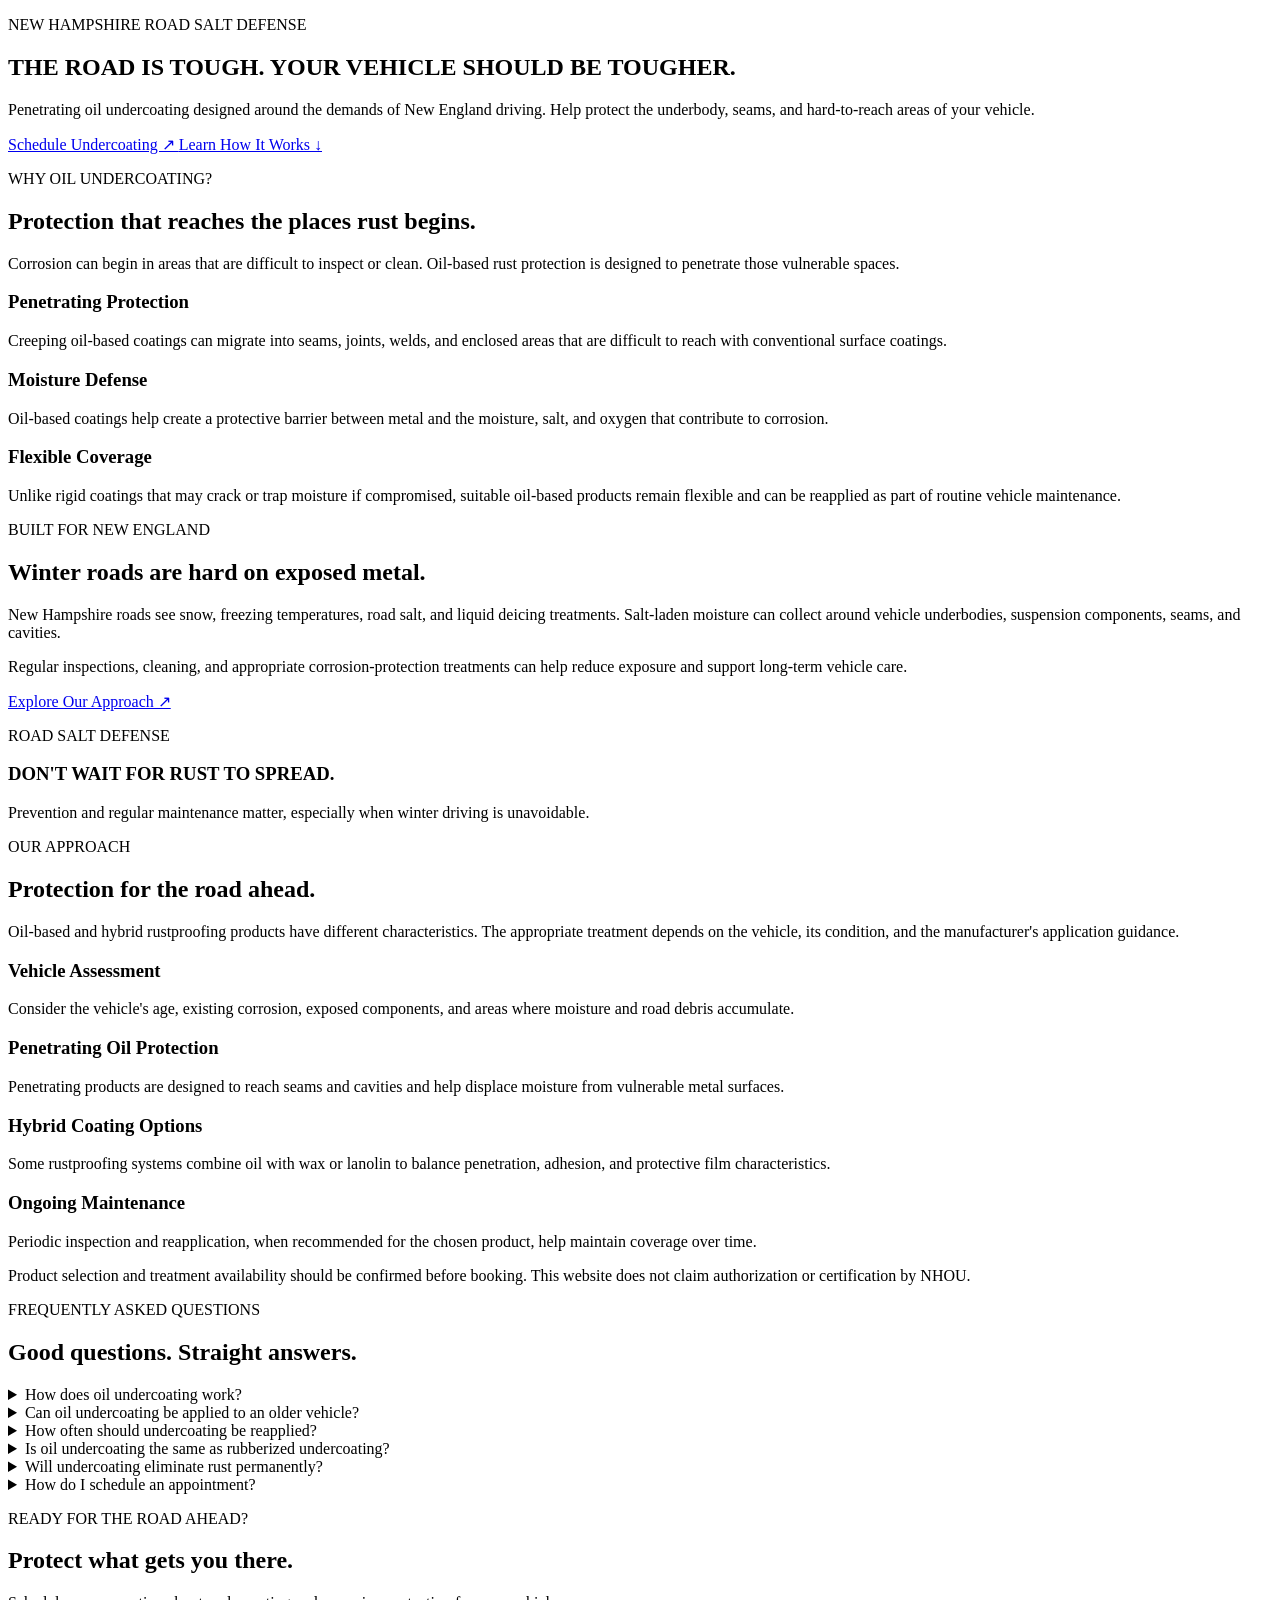
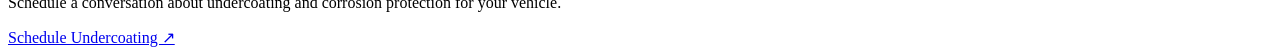
==== index.html @ 73fa7945 "Create index.html" ====
<!DOCTYPE html>
<html lang="en">
<head>
  <meta charset="UTF-8">
  <meta name="viewport" content="width=device-width, initial-scale=1.0">
  <meta name="theme-color" content="#151719">
  <meta name="description" content="BLACKTOP Undercoating offers information about penetrating oil rust protection and road salt defense for New Hampshire vehicles. Schedule a consultation online.">

  <title>BLACKTOP Undercoating | New Hampshire Rust Protection</title>

  <link rel="stylesheet" href="css/style.css">
  <script src="js/main.js" defer></script>
</head>

<body>
  <div id="site-header"></div>

  <main id="home">

    <!-- HERO -->
    <section class="hero" aria-labelledby="hero-title">
      <div class="road-lines" aria-hidden="true"></div>

      <div class="container hero-content">
        <p class="eyebrow">NEW HAMPSHIRE ROAD SALT DEFENSE</p>

        <h1 id="hero-title">
          THE ROAD IS TOUGH.
          <span>YOUR VEHICLE SHOULD BE TOUGHER.</span>
        </h1>

        <p class="hero-description">
          Penetrating oil undercoating designed around the
          demands of New England driving. Help protect the
          underbody, seams, and hard-to-reach areas of your vehicle.
        </p>

        <div class="hero-actions">
          <a
            class="button button-yellow"
            href="https://calendar.app.google/Tuo6mK3f19tUUhBQ7"
            target="_blank"
            rel="noopener noreferrer"
          >
            Schedule Undercoating ↗
          </a>

          <a class="button button-outline" href="#why-oil">
            Learn How It Works ↓
          </a>
        </div>
      </div>
    </section>

    <!-- BENEFITS -->
    <section id="why-oil" class="section">
      <div class="container">
        <p class="eyebrow">WHY OIL UNDERCOATING?</p>
        <h2>Protection that reaches the places rust begins.</h2>

        <p class="section-intro">
          Corrosion can begin in areas that are difficult to
          inspect or clean. Oil-based rust protection is designed
          to penetrate those vulnerable spaces.
        </p>

        <div class="card-grid">

          <article class="feature-card">
            <div class="feature-mark" aria-hidden="true"></div>
            <h3>Penetrating Protection</h3>
            <p>
              Creeping oil-based coatings can migrate into seams,
              joints, welds, and enclosed areas that are difficult
              to reach with conventional surface coatings.
            </p>
          </article>

          <article class="feature-card">
            <div class="feature-mark" aria-hidden="true"></div>
            <h3>Moisture Defense</h3>
            <p>
              Oil-based coatings help create a protective barrier
              between metal and the moisture, salt, and oxygen
              that contribute to corrosion.
            </p>
          </article>

          <article class="feature-card">
            <div class="feature-mark" aria-hidden="true"></div>
            <h3>Flexible Coverage</h3>
            <p>
              Unlike rigid coatings that may crack or trap
              moisture if compromised, suitable oil-based
              products remain flexible and can be reapplied
              as part of routine vehicle maintenance.
            </p>
          </article>

        </div>
      </div>
    </section>

    <!-- SALT DEFENSE -->
    <section id="salt-defense" class="section section-alt">
      <div class="container split-layout">

        <div>
          <p class="eyebrow">BUILT FOR NEW ENGLAND</p>
          <h2>Winter roads are hard on exposed metal.</h2>

          <p>
            New Hampshire roads see snow, freezing temperatures,
            road salt, and liquid deicing treatments. Salt-laden
            moisture can collect around vehicle underbodies,
            suspension components, seams, and cavities.
          </p>

          <p>
            Regular inspections, cleaning, and appropriate
            corrosion-protection treatments can help reduce
            exposure and support long-term vehicle care.
          </p>

          <a class="text-link" href="#approach">
            Explore Our Approach ↗
          </a>
        </div>

        <div class="asphalt-panel">
          <div class="panel-road-line" aria-hidden="true"></div>

          <p class="panel-kicker">ROAD SALT DEFENSE</p>
          <h3>DON'T WAIT FOR RUST TO SPREAD.</h3>
          <p>
            Prevention and regular maintenance matter,
            especially when winter driving is unavoidable.
          </p>
        </div>

      </div>
    </section>

    <!-- APPROACH -->
    <section id="approach" class="section">
      <div class="container">
        <p class="eyebrow">OUR APPROACH</p>
        <h2>Protection for the road ahead.</h2>

        <p class="section-intro">
          Oil-based and hybrid rustproofing products have
          different characteristics. The appropriate treatment
          depends on the vehicle, its condition, and the
          manufacturer's application guidance.
        </p>

        <div class="approach-grid">

          <article class="approach-card">
            <h3>Vehicle Assessment</h3>
            <p>
              Consider the vehicle's age, existing corrosion,
              exposed components, and areas where moisture
              and road debris accumulate.
            </p>
          </article>

          <article class="approach-card">
            <h3>Penetrating Oil Protection</h3>
            <p>
              Penetrating products are designed to reach
              seams and cavities and help displace moisture
              from vulnerable metal surfaces.
            </p>
          </article>

          <article class="approach-card">
            <h3>Hybrid Coating Options</h3>
            <p>
              Some rustproofing systems combine oil with wax
              or lanolin to balance penetration, adhesion,
              and protective film characteristics.
            </p>
          </article>

          <article class="approach-card">
            <h3>Ongoing Maintenance</h3>
            <p>
              Periodic inspection and reapplication, when
              recommended for the chosen product, help
              maintain coverage over time.
            </p>
          </article>

        </div>

        <p class="disclaimer">
          Product selection and treatment availability should be
          confirmed before booking. This website does not claim
          authorization or certification by NHOU.
        </p>
      </div>
    </section>

    <!-- FAQ -->
    <section id="faq" class="section section-alt">
      <div class="container faq-container">
        <p class="eyebrow">FREQUENTLY ASKED QUESTIONS</p>
        <h2>Good questions. Straight answers.</h2>

        <div class="faq-list">

          <details>
            <summary>How does oil undercoating work?</summary>
            <p>
              Oil-based undercoating creates a protective film
              on suitable metal surfaces. Penetrating formulas
              can creep into seams and cavities, helping
              limit contact with moisture and road salt.
            </p>
          </details>

          <details>
            <summary>Can oil undercoating be applied to an older vehicle?</summary>
            <p>
              Some penetrating oil products are intended for
              vehicles with existing surface corrosion.
              Significant rust, structural deterioration,
              and loose material should be assessed before
              treatment. Undercoating does not repair damaged metal.
            </p>
          </details>

          <details>
            <summary>How often should undercoating be reapplied?</summary>
            <p>
              The appropriate interval depends on the product,
              driving conditions, and vehicle condition.
              Some oil-based systems recommend annual maintenance.
              Always follow the specific product guidance.
            </p>
          </details>

          <details>
            <summary>Is oil undercoating the same as rubberized undercoating?</summary>
            <p>
              No. Oil-based coatings are generally designed
              to remain flexible and penetrate vulnerable areas.
              Rubberized coatings form a different type of film
              and can require different preparation and maintenance.
            </p>
          </details>

          <details>
            <summary>Will undercoating eliminate rust permanently?</summary>
            <p>
              No corrosion-protection treatment can guarantee
              that rust will never develop. Good coverage,
              correct application, cleaning, and maintenance
              can help reduce corrosion risk.
            </p>
          </details>

          <details>
            <summary>How do I schedule an appointment?</summary>
            <p>
              Use the Schedule Undercoating button to open
              the Google Calendar appointment page and choose
              an available time.
            </p>
          </details>

        </div>
      </div>
    </section>

    <!-- BOOKING -->
    <section id="booking" class="booking-cta">
      <div class="container">
        <p class="eyebrow">READY FOR THE ROAD AHEAD?</p>
        <h2>Protect what gets you there.</h2>

        <p>
          Schedule a conversation about undercoating and
          corrosion protection for your vehicle.
        </p>

        <a
          class="button button-yellow"
          href="https://calendar.app.google/Tuo6mK3f19tUUhBQ7"
          target="_blank"
          rel="noopener noreferrer"
        >
          Schedule Undercoating ↗
        </a>
      </div>
    </section>

  </main>

  <div id="site-footer"></div>
</body>
</html>
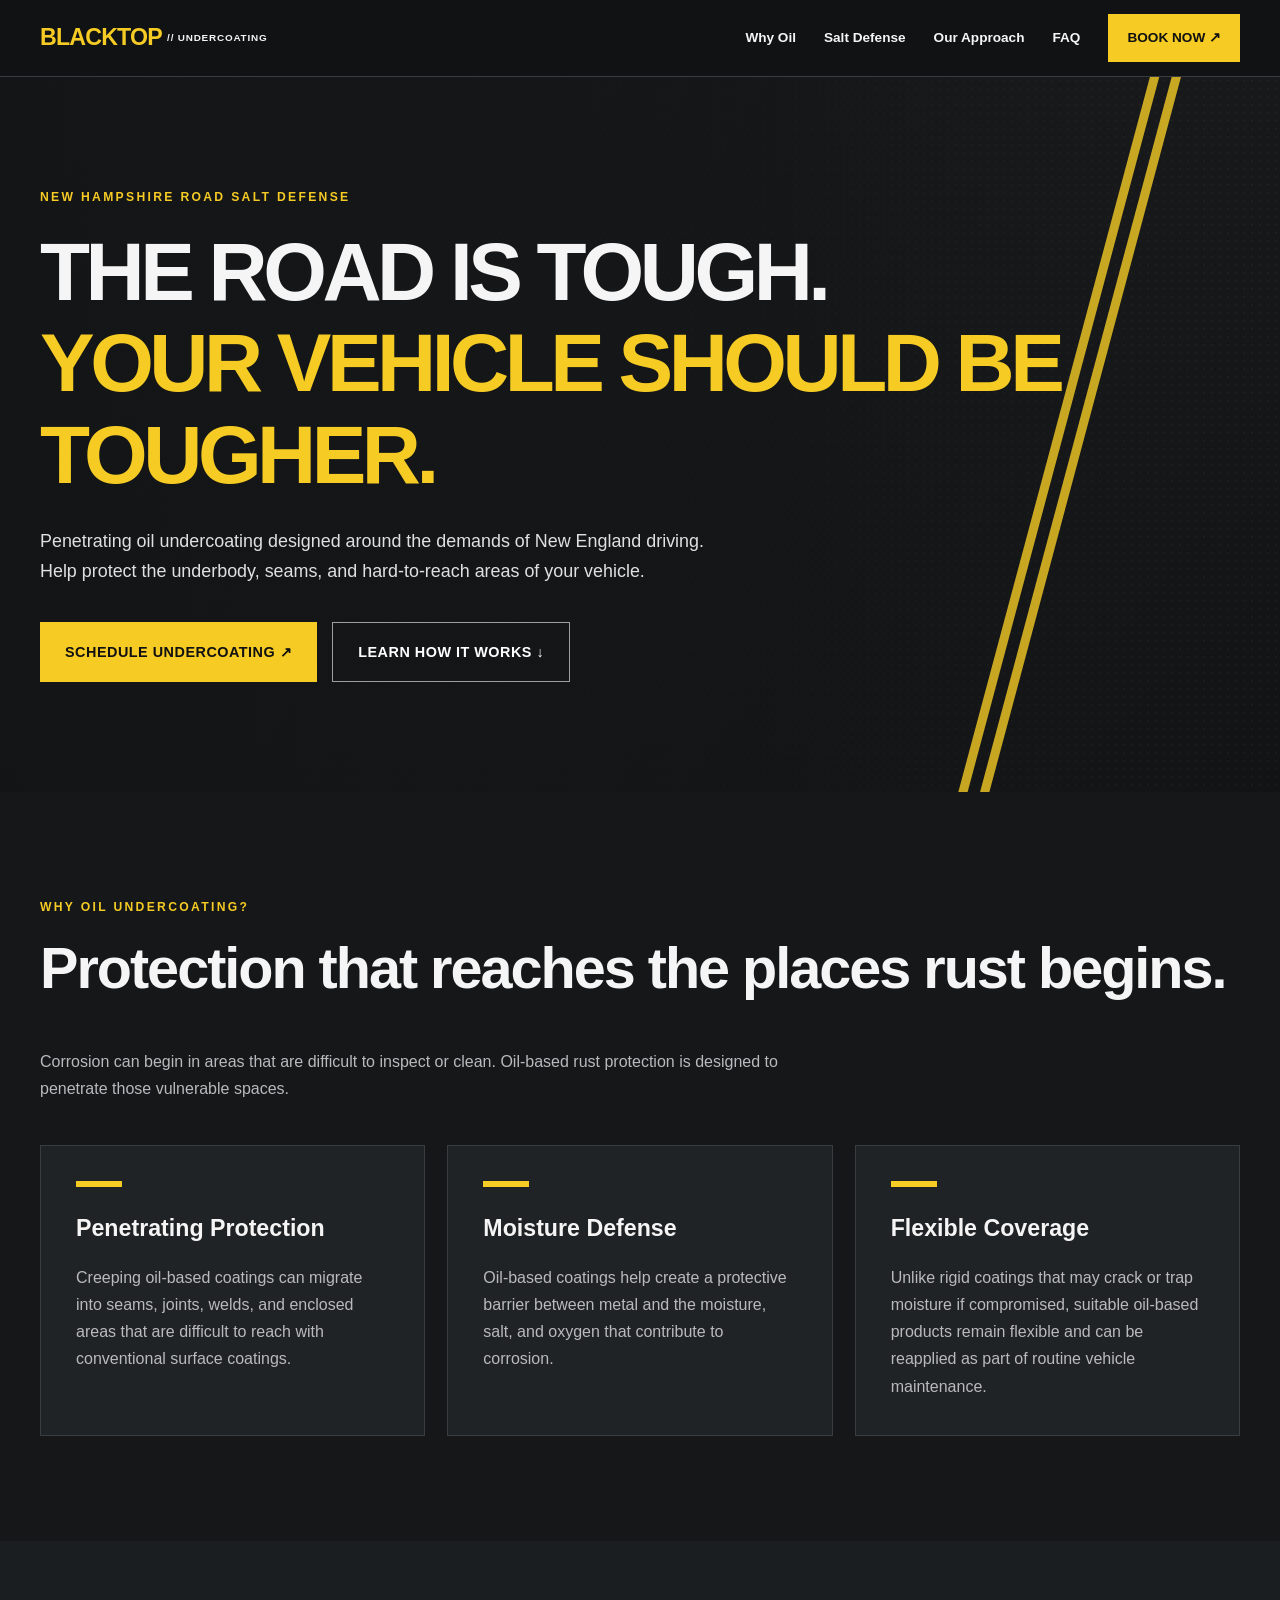
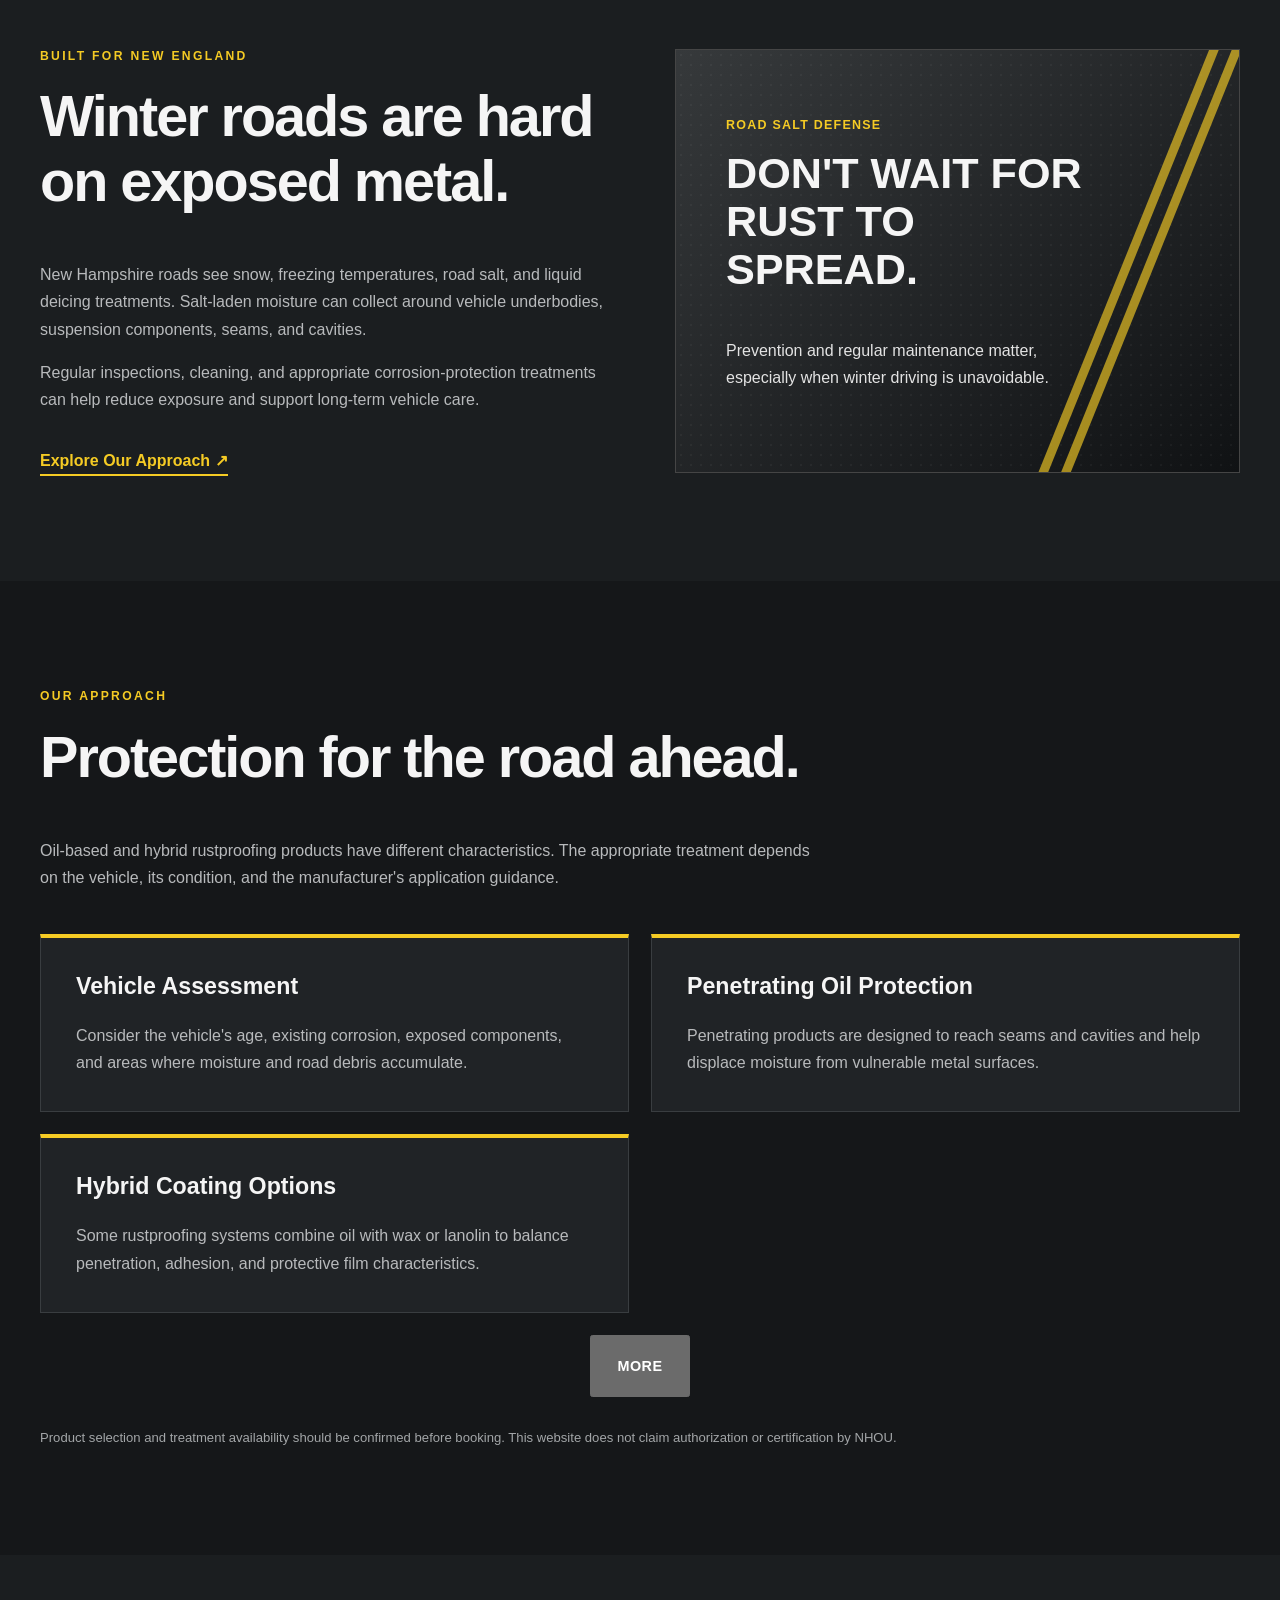
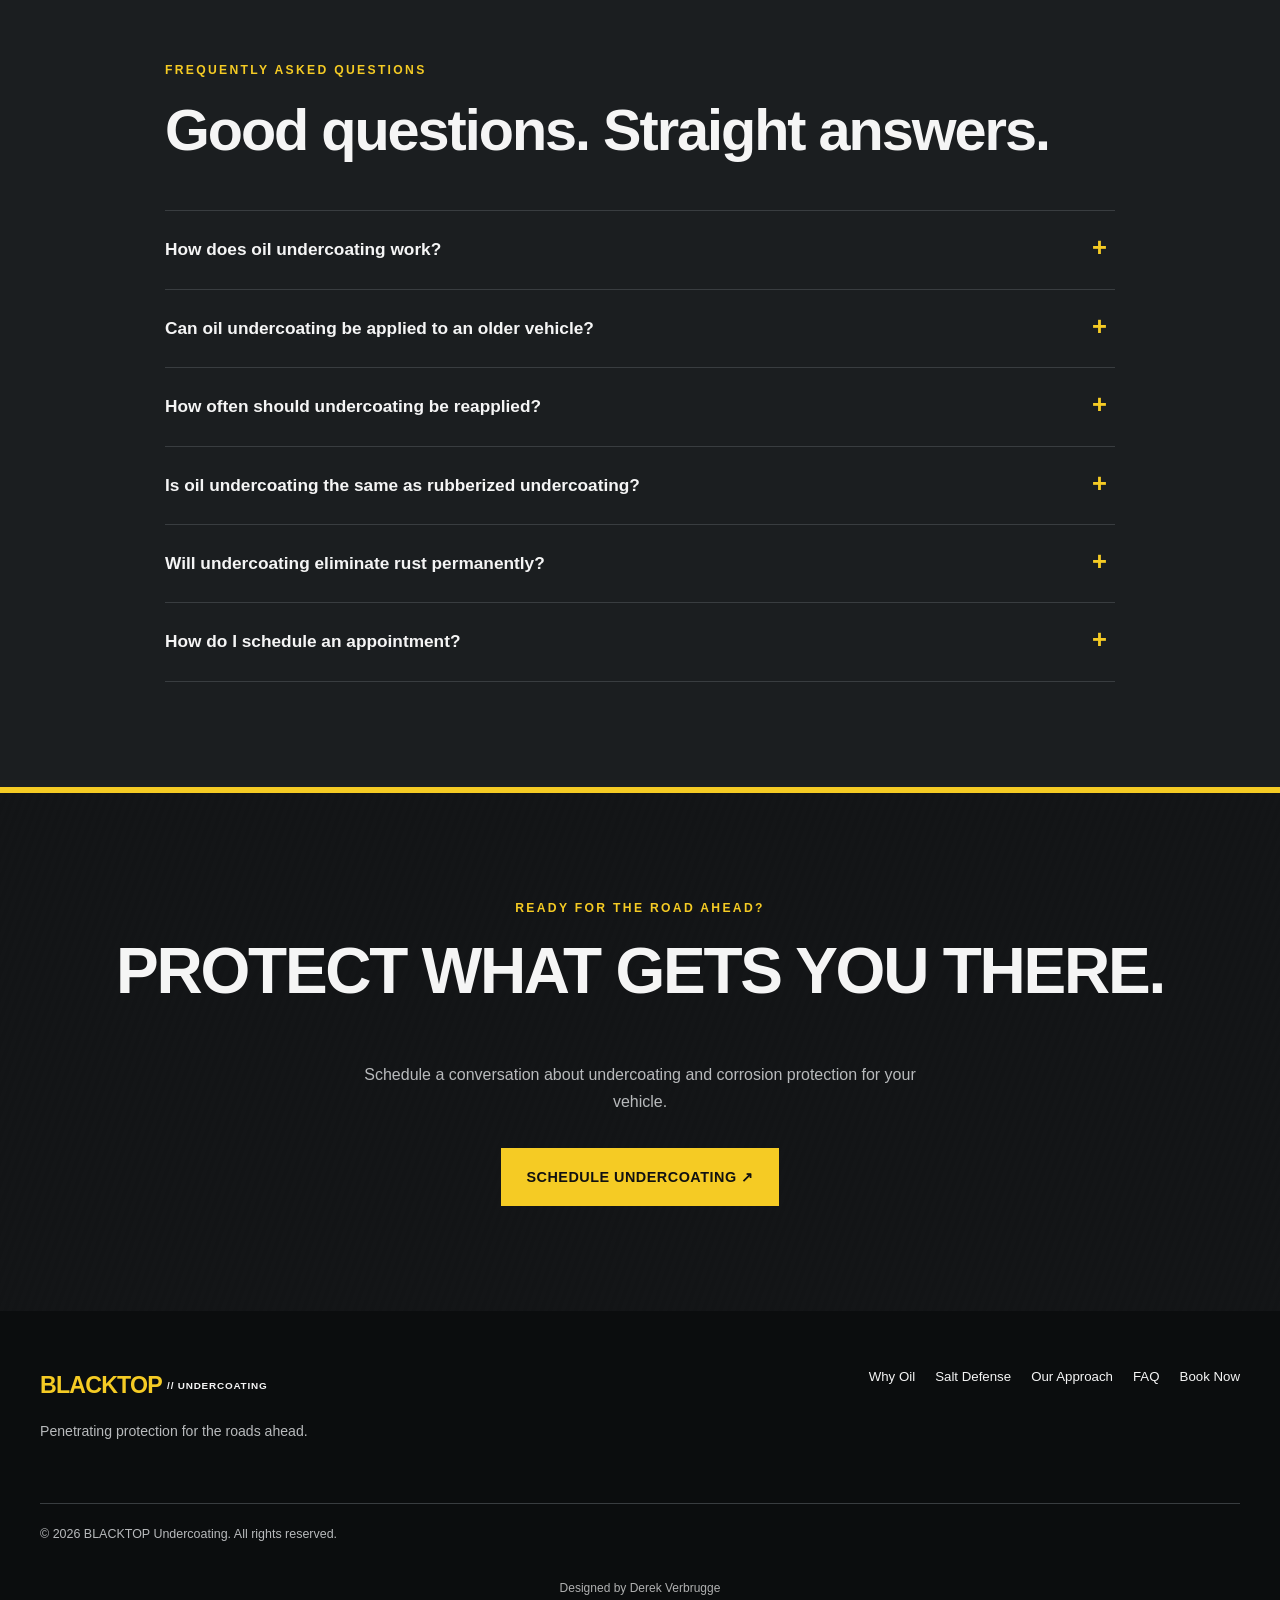
==== commit e9b37365: "Show three cards with expandable remaining cards" ====
--- a/index.html
+++ b/index.html
@@ -184,14 +184,14 @@
             </p>
           </article>
 
-          <article class="approach-card">
+          <article class="approach-card" hidden>
             <h3>Ongoing Maintenance</h3>
             <p>
               Periodic inspection and reapplication, when
               recommended for the chosen product, help
               maintain coverage over time.
             </p>
-          </article>
+          </article><button type="button" id="more-cards" aria-expanded="false" class="button" style="grid-column:1/-1;justify-self:center">More</button>
 
         </div>
 
@@ -300,5 +300,5 @@
   </main>
 
   <div id="site-footer"></div>
-</body>
+<script>document.getElementById('more-cards').addEventListener('click',e=>{const b=e.currentTarget,open=b.getAttribute('aria-expanded')!=='true';document.querySelectorAll('.approach-card').forEach((c,i)=>c.hidden=i>=3&&!open);b.setAttribute('aria-expanded',String(open));b.textContent=open?'Show less':'More'});</script></body>
 </html>
--- a/css/style.css
+++ b/css/style.css
@@ -0,0 +1,699 @@
+
+:root {
+  color-scheme: dark;
+  --background: #151719;
+  --surface: #202326;
+  --surface-alt: #1b1e20;
+  --yellow: #f5cb24;
+  --yellow-hover: #ffdc4f;
+  --white: #f5f5f5;
+  --muted: #b8babc;
+  --border: #393d40;
+  --header-height: 76px;
+}
+
+* {
+  box-sizing: border-box;
+}
+
+html {
+  scroll-behavior: smooth;
+  scroll-padding-top: 90px;
+}
+
+body {
+  margin: 0;
+  background: var(--background);
+  color: var(--white);
+  font-family: Arial, Helvetica, sans-serif;
+  font-size: 16px;
+  line-height: 1.7;
+}
+
+body.menu-open {
+  overflow: hidden;
+}
+
+a {
+  color: inherit;
+  text-decoration: none;
+}
+
+button {
+  font: inherit;
+}
+
+a:focus-visible,
+button:focus-visible,
+summary:focus-visible {
+  outline: 3px solid var(--yellow);
+  outline-offset: 4px;
+}
+
+.container {
+  width: min(1200px, calc(100% - 48px));
+  margin-inline: auto;
+}
+
+h1, h2, h3, p {
+  margin-top: 0;
+}
+
+h1, h2, h3 {
+  line-height: 1.12;
+}
+
+h2 {
+  font-size: clamp(2.2rem, 4.5vw, 3.7rem);
+  letter-spacing: -0.035em;
+}
+
+h3 {
+  font-size: 1.45rem;
+}
+
+.eyebrow {
+  color: var(--yellow);
+  font-size: .76rem;
+  font-weight: 800;
+  letter-spacing: .19em;
+  text-transform: uppercase;
+  margin-bottom: 18px;
+}
+
+.section {
+  padding: 105px 0;
+}
+
+.section-alt {
+  background: var(--surface-alt);
+}
+
+.section-intro {
+  max-width: 780px;
+  color: var(--muted);
+  margin-bottom: 42px;
+}
+
+.button {
+  display: inline-flex;
+  justify-content: center;
+  align-items: center;
+  padding: 17px 25px;
+  min-height: 55px;
+  font-size: .9rem;
+  font-weight: 800;
+  text-transform: uppercase;
+  letter-spacing: .035em;
+  transition: background .2s, transform .2s;
+}
+
+.button:hover {
+  transform: translateY(-2px);
+}
+
+.button-yellow {
+  background: var(--yellow);
+  color: #111;
+}
+
+.button-yellow:hover {
+  background: var(--yellow-hover);
+}
+
+.button-outline {
+  border: 1px solid #9c9fa0;
+  color: white;
+}
+
+.button-outline:hover {
+  background: #ffffff18;
+}
+
+/* Header */
+
+.site-header {
+  position: sticky;
+  top: 0;
+  z-index: 1000;
+  background: #101214;
+  border-bottom: 1px solid var(--border);
+}
+
+.header-inner {
+  min-height: var(--header-height);
+  display: flex;
+  align-items: center;
+  justify-content: space-between;
+  gap: 25px;
+}
+
+.logo {
+  font-size: 1.45rem;
+  font-weight: 900;
+  color: var(--yellow);
+  letter-spacing: -.035em;
+  white-space: nowrap;
+}
+
+.logo span {
+  font-size: .62rem;
+  color: var(--white);
+  letter-spacing: .08em;
+  vertical-align: middle;
+}
+
+.primary-navigation {
+  display: flex;
+  align-items: center;
+  gap: 28px;
+}
+
+.primary-navigation a {
+  font-size: .85rem;
+  font-weight: 700;
+  transition: color .2s;
+}
+
+.primary-navigation a:hover {
+  color: var(--yellow);
+}
+
+.primary-navigation .nav-book {
+  background: var(--yellow);
+  color: #111;
+  padding: 12px 19px;
+  text-transform: uppercase;
+}
+
+.primary-navigation .nav-book:hover {
+  color: #111;
+  background: var(--yellow-hover);
+}
+
+.menu-toggle {
+  display: none;
+}
+
+/* Asphalt hero */
+
+.hero {
+  position: relative;
+  isolation: isolate;
+  overflow: hidden;
+  min-height: 660px;
+  display: flex;
+  align-items: center;
+  background-color: #232527;
+  background-image:
+    radial-gradient(#ffffff09 1px, transparent 1px),
+    radial-gradient(#00000030 1px, transparent 1px),
+    linear-gradient(125deg, #292b2d, #111315);
+  background-size: 8px 8px, 13px 13px, cover;
+}
+
+.hero::before {
+  content: "";
+  position: absolute;
+  inset: 0;
+  z-index: -1;
+  background: linear-gradient(
+    90deg,
+    #111315eb 0%,
+    #111315bb 60%,
+    #11131520 100%
+  );
+}
+
+.road-lines {
+  position: absolute;
+  top: -20%;
+  right: 16%;
+  height: 150%;
+  width: 30px;
+  border-left: 9px solid var(--yellow);
+  border-right: 9px solid var(--yellow);
+  transform: rotate(15deg);
+  opacity: .8;
+  pointer-events: none;
+}
+
+.hero-content {
+  position: relative;
+  padding: 110px 0;
+}
+
+.hero h1 {
+  max-width: 1080px;
+  font-size: clamp(3rem, 6.4vw, 6rem);
+  font-weight: 900;
+  letter-spacing: -.055em;
+  margin-bottom: 25px;
+}
+
+.hero h1 span {
+  display: block;
+  color: var(--yellow);
+}
+
+.hero-description {
+  max-width: 670px;
+  color: #e0e0e0;
+  font-size: 1.12rem;
+}
+
+.hero-actions {
+  display: flex;
+  flex-wrap: wrap;
+  gap: 15px;
+  margin-top: 35px;
+}
+
+/* Benefits */
+
+.card-grid {
+  display: grid;
+  grid-template-columns: repeat(3, minmax(0, 1fr));
+  gap: 22px;
+}
+
+.feature-card,
+.approach-card {
+  padding: 35px;
+  background: var(--surface);
+  border: 1px solid var(--border);
+  transition: border-color .2s, transform .2s;
+}
+
+.feature-card:hover,
+.approach-card:hover {
+  border-color: var(--yellow);
+  transform: translateY(-3px);
+}
+
+.feature-mark {
+  width: 46px;
+  height: 6px;
+  background: var(--yellow);
+  margin-bottom: 28px;
+}
+
+.feature-card p,
+.approach-card p {
+  color: var(--muted);
+  margin-bottom: 0;
+}
+
+/* Salt defense */
+
+.split-layout {
+  display: grid;
+  grid-template-columns: 1fr 1fr;
+  gap: 70px;
+  align-items: center;
+}
+
+.split-layout > div:first-child p:not(.eyebrow) {
+  color: var(--muted);
+}
+
+.text-link {
+  display: inline-block;
+  margin-top: 18px;
+  color: var(--yellow);
+  font-weight: 800;
+  border-bottom: 2px solid var(--yellow);
+}
+
+.asphalt-panel {
+  position: relative;
+  overflow: hidden;
+  min-height: 420px;
+  padding: 65px 50px;
+  display: flex;
+  flex-direction: column;
+  justify-content: end;
+  background:
+    radial-gradient(#ffffff0a 1px, transparent 1px),
+    linear-gradient(145deg, #36393b, #101214);
+  background-size: 10px 10px, cover;
+  border: 1px solid #454545;
+}
+
+.panel-road-line {
+  position: absolute;
+  width: 30px;
+  height: 160%;
+  right: 15%;
+  top: -30%;
+  border-left: 9px solid var(--yellow);
+  border-right: 9px solid var(--yellow);
+  transform: rotate(22deg);
+  opacity: .65;
+}
+
+.panel-kicker {
+  color: var(--yellow);
+  font-weight: 800;
+  letter-spacing: .1em;
+  font-size: .78rem;
+  position: relative;
+}
+
+.asphalt-panel h3 {
+  position: relative;
+  max-width: 360px;
+  font-size: 2.7rem;
+  font-weight: 900;
+}
+
+.asphalt-panel > p:last-child {
+  position: relative;
+  max-width: 370px;
+  color: #e3e3e3;
+}
+
+/* Approach */
+
+.approach-grid {
+  display: grid;
+  grid-template-columns: repeat(2, minmax(0, 1fr));
+  gap: 22px;
+}
+
+.approach-card {
+  border-top: 4px solid var(--yellow);
+}
+
+.disclaimer {
+  color: #a3a6a8;
+  font-size: .82rem;
+  margin: 30px 0 0;
+}
+
+/* FAQ */
+
+.faq-container {
+  max-width: 950px;
+}
+
+.faq-list {
+  margin-top: 40px;
+  border-top: 1px solid var(--border);
+}
+
+.faq-list details {
+  border-bottom: 1px solid var(--border);
+}
+
+.faq-list summary {
+  position: relative;
+  padding: 24px 45px 24px 0;
+  cursor: pointer;
+  font-size: 1.08rem;
+  font-weight: 700;
+  list-style: none;
+}
+
+.faq-list summary::-webkit-details-marker {
+  display: none;
+}
+
+.faq-list summary::after {
+  content: "+";
+  position: absolute;
+  right: 8px;
+  color: var(--yellow);
+  font-size: 1.6rem;
+  top: 15px;
+}
+
+.faq-list details[open] summary::after {
+  content: "−";
+}
+
+.faq-list details p {
+  max-width: 750px;
+  padding-bottom: 22px;
+  color: var(--muted);
+}
+
+/* Booking */
+
+.booking-cta {
+  padding: 105px 0;
+  text-align: center;
+  background:
+    linear-gradient(#111315e8, #111315e8),
+    repeating-linear-gradient(
+      110deg,
+      #292b2d 0,
+      #292b2d 4px,
+      #202224 4px,
+      #202224 8px
+    );
+  border-top: 6px solid var(--yellow);
+}
+
+.booking-cta h2 {
+  font-size: clamp(2.7rem, 5vw, 4.7rem);
+  text-transform: uppercase;
+}
+
+.booking-cta p:not(.eyebrow) {
+  max-width: 610px;
+  margin: 0 auto 32px;
+  color: var(--muted);
+}
+
+/* Footer */
+
+.site-footer {
+  background: #0b0d0e;
+  padding-top: 55px;
+}
+
+.footer-main {
+  display: flex;
+  justify-content: space-between;
+  align-items: start;
+  gap: 30px;
+  padding-bottom: 45px;
+}
+
+.footer-brand p {
+  margin-top: 15px;
+  color: var(--muted);
+  font-size: .88rem;
+}
+
+.footer-navigation {
+  display: flex;
+  flex-wrap: wrap;
+  gap: 20px;
+  font-size: .83rem;
+}
+
+.footer-navigation a:hover {
+  color: var(--yellow);
+}
+
+.footer-bottom {
+  border-top: 1px solid var(--border);
+  padding: 20px 0;
+  color: var(--muted);
+  font-size: .78rem;
+}
+
+.footer-bottom p {
+  margin: 0;
+}
+
+/* Tablet */
+
+@media (max-width: 1000px) {
+  .primary-navigation {
+    gap: 15px;
+  }
+
+  .primary-navigation a {
+    font-size: .76rem;
+  }
+
+  .card-grid {
+    grid-template-columns: 1fr 1fr;
+  }
+
+  .split-layout {
+    gap: 35px;
+  }
+}
+
+/* Mobile navigation and layout */
+
+@media (max-width: 760px) {
+  :root {
+    --header-height: 70px;
+  }
+
+  .container {
+    width: calc(100% - 32px);
+  }
+
+  .logo {
+    font-size: 1.22rem;
+  }
+
+  .logo span {
+    font-size: .53rem;
+  }
+
+  .menu-toggle {
+    display: flex;
+    width: 44px;
+    height: 44px;
+    padding: 10px;
+    flex-direction: column;
+    justify-content: center;
+    gap: 5px;
+    background: transparent;
+    border: 1px solid var(--border);
+    cursor: pointer;
+  }
+
+  .menu-toggle span {
+    display: block;
+    width: 100%;
+    height: 2px;
+    background: var(--yellow);
+    transition: transform .2s, opacity .2s;
+  }
+
+  .menu-toggle[aria-expanded="true"] span:first-child {
+    transform: translateY(7px) rotate(45deg);
+  }
+
+  .menu-toggle[aria-expanded="true"] span:nth-child(2) {
+    opacity: 0;
+  }
+
+  .menu-toggle[aria-expanded="true"] span:last-child {
+    transform: translateY(-7px) rotate(-45deg);
+  }
+
+  .primary-navigation {
+    display: none;
+    position: absolute;
+    top: var(--header-height);
+    left: 0;
+    right: 0;
+    max-height: calc(100dvh - var(--header-height));
+    overflow-y: auto;
+    flex-direction: column;
+    align-items: stretch;
+    gap: 0;
+    padding: 10px 16px 20px;
+    background: #101214;
+    border-bottom: 2px solid var(--yellow);
+    box-shadow: 0 15px 30px #0009;
+    z-index: 1001;
+  }
+
+  .primary-navigation.is-open {
+    display: flex;
+  }
+
+  .primary-navigation a {
+    display: block;
+    padding: 15px 12px;
+    font-size: .95rem;
+    border-bottom: 1px solid var(--border);
+  }
+
+  .primary-navigation .nav-book {
+    margin-top: 14px;
+    padding: 16px;
+    text-align: center;
+  }
+
+  .hero {
+    min-height: 630px;
+  }
+
+  .hero-content {
+    padding: 95px 0;
+  }
+
+  .hero h1 {
+    font-size: clamp(2.8rem, 11vw, 4.7rem);
+  }
+
+  .road-lines {
+    right: 5%;
+    opacity: .35;
+  }
+
+  .hero-actions {
+    flex-direction: column;
+    align-items: stretch;
+  }
+
+  .section {
+    padding: 75px 0;
+  }
+
+  .card-grid,
+  .approach-grid,
+  .split-layout {
+    grid-template-columns: 1fr;
+  }
+
+  .feature-card,
+  .approach-card {
+    padding: 28px;
+  }
+
+  .asphalt-panel {
+    min-height: 360px;
+    padding: 35px;
+  }
+
+  .asphalt-panel h3 {
+    font-size: 2.1rem;
+  }
+
+  .booking-cta {
+    padding: 80px 0;
+  }
+
+  .footer-main {
+    flex-direction: column;
+  }
+
+  .footer-navigation {
+    gap: 14px 20px;
+  }
+}
+
+@media (prefers-reduced-motion: reduce) {
+  html {
+    scroll-behavior: auto;
+  }
+
+  *,
+  *::before,
+  *::after {
+    transition-duration: 0.01ms !important;
+    animation-duration: 0.01ms !important;
+  }
+}
+
+/* Match the browser's bottom overscroll area to the final footer section. */
+html { background-color: #0b0d0e; }
+
+/* Full-width centered footer attribution on mobile and desktop. */
+.site-footer > p.template-credit { display:block !important; position:relative; left:auto; right:auto; width:100% !important; max-width:none !important; margin:0.75rem 0 0 !important; padding:0 16px 56px !important; box-sizing:border-box; text-align:center !important; }
+.site-footer > p.template-credit > a { display:inline !important; text-decoration:none !important; }
+
+/* Website standards */
+a,a:visited,a:hover,a:active,a:focus{text-decoration:none!important}body{min-height:100vh;display:flex;flex-direction:column}main{flex:1}#site-footer{margin-top:auto}.template-credit{font-size:.75rem;text-align:center}.footer-links,.footer-navigation{flex-wrap:wrap} [hidden]{display:none!important}
